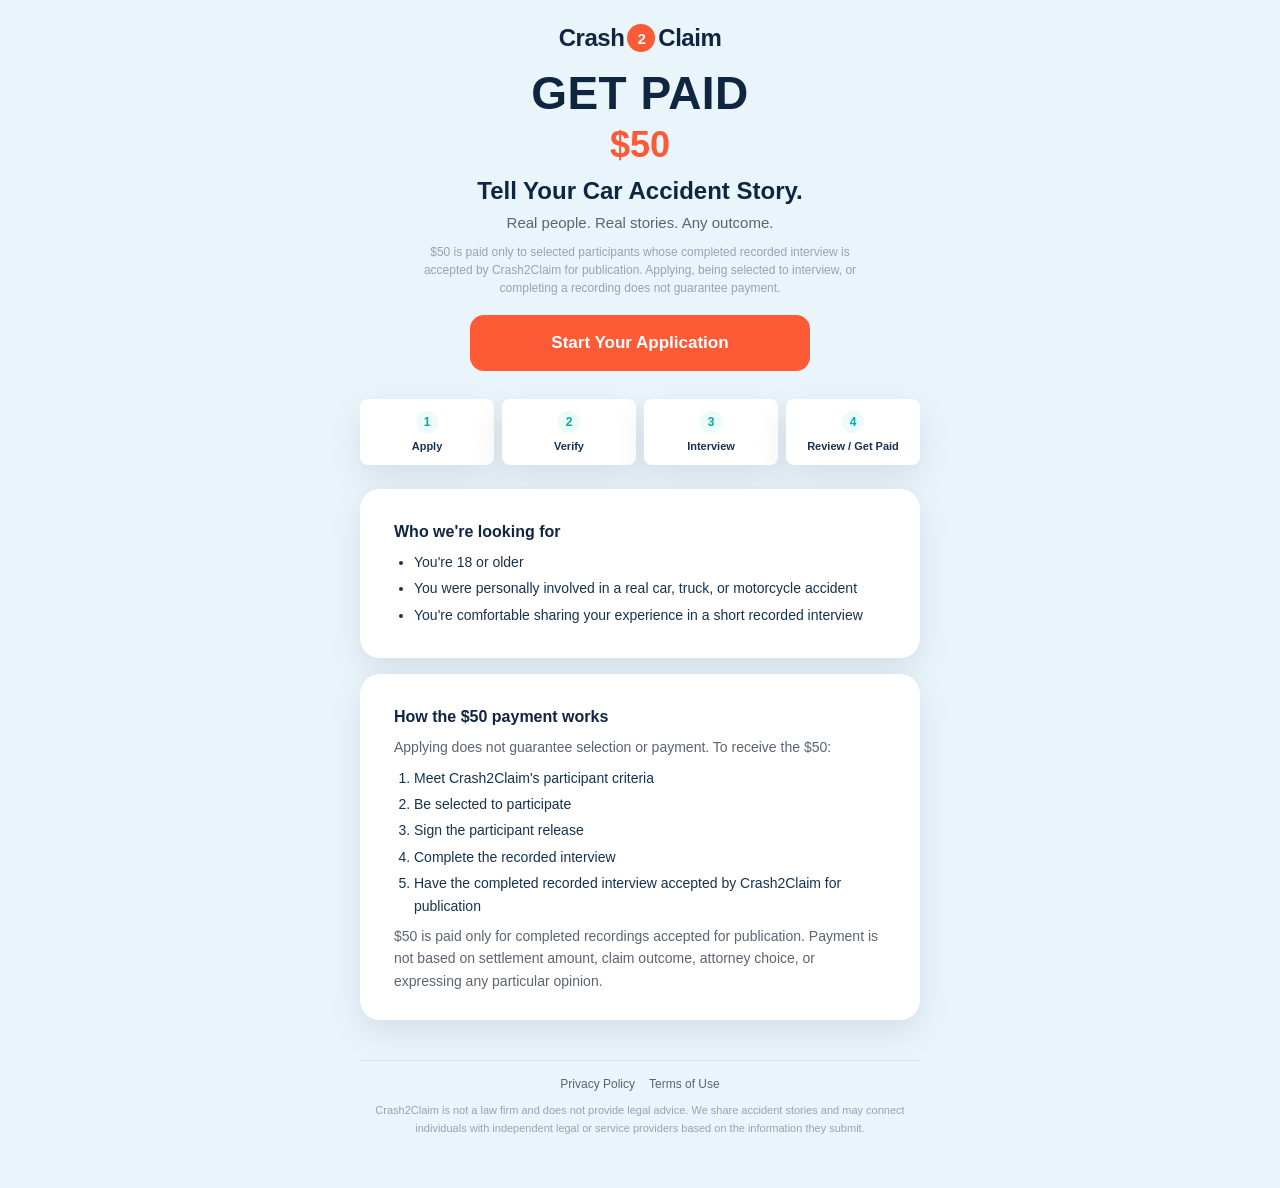
==== apply.html @ 4f2a7144 "Update apply.html" ====
<!DOCTYPE html>
<html lang="en">
<head>
<meta charset="UTF-8">
<meta name="viewport" content="width=device-width, initial-scale=1.0">
<title>Get Paid $50 to Tell Your Car Accident Story | Crash2Claim</title>
<meta name="description" content="Crash2Claim is looking for real people to share their car accident story in a short recorded interview. $50 is paid only to selected participants whose completed interview is accepted for publication.">
<meta name="robots" content="noindex, follow">
<link rel="stylesheet" href="/styles-apply.css?v=20260822-1">
</head>
<body class="apply-page">

<div class="apply-test-banner" id="applyTestBanner" style="display:none;">Test Mode &mdash; this submission will be flagged TEST, not a real applicant</div>

<div class="apply-shell">

  <header class="apply-header">
    <a href="/" class="apply-wordmark" aria-label="Crash2Claim home">
      Crash<span class="apply-badge">2</span>Claim
    </a>
  </header>

  <section class="apply-hero apply-landing-only">
    <p class="apply-hero-eyebrow">Get Paid</p>
    <p class="apply-hero-dollar">$50</p>
    <h1 class="apply-hero-headline">Tell Your Car Accident Story.</h1>
    <p class="apply-hero-sub">Real people. Real stories. Any outcome.</p>
    <p class="apply-hero-disclaimer" id="heroDisclaimer"></p>
    <div class="apply-hero-cta">
      <button type="button" id="startApplyBtn" class="apply-btn apply-btn-primary">Start Your Application</button>
    </div>
  </section>

  <div class="apply-steps apply-landing-only" id="howItWorks"></div>

  <!-- JS-driven application flow mounts here: opening $50-use question,
       then 8 more base questions (name through contact/consent), with
       up to 4 additional conditional questions (attorney interest +
       the 3 HOT LEAD questions) inserted dynamically -> thank-you.
       In application mode this becomes the entire focused experience;
       the sections above/below marked apply-landing-only are hidden. -->
  <main id="applyRoot"></main>

  <div class="apply-info-card apply-landing-only">
    <h2>Who we're looking for</h2>
    <ul id="eligibilityList"></ul>
  </div>

  <div class="apply-info-card apply-landing-only">
    <h2>How the $50 payment works</h2>
    <p id="disclosureIntro" style="margin:0 0 8px;"></p>
    <ol id="disclosureSteps"></ol>
    <p id="disclosureOutro"></p>
  </div>

  <footer class="apply-footer">
    <div class="apply-footer-links">
      <a href="privacy.html" target="_blank" rel="noopener noreferrer">Privacy Policy</a>
      <a href="terms.html" target="_blank" rel="noopener noreferrer">Terms of Use</a>
    </div>
    <p class="apply-footer-disclaimer">
      Crash2Claim is not a law firm and does not provide legal advice. We share accident stories and may connect individuals with independent legal or service providers based on the information they submit.
    </p>
  </footer>

</div>

<script src="/attribution.js?v=20260822-1"></script>
<script src="/config-apply.js?v=20260825-2"></script>
<script>
  // Populate the static info sections from APPLY_CONFIG so the copy
  // lives in exactly one place (config-apply.js) and can't drift
  // between the hero, the disclosure card, and the application flow.
  document.getElementById("heroDisclaimer").textContent = APPLY_CONFIG.PAYMENT_DISCLOSURE_SHORT;

  document.getElementById("howItWorks").innerHTML = APPLY_CONFIG.HOW_IT_WORKS.map(function (s) {
    return '<div class="apply-step-chip"><span class="num">' + s.num + '</span><div class="label">' + s.label + '</div></div>';
  }).join("");

  document.getElementById("eligibilityList").innerHTML = APPLY_CONFIG.ELIGIBILITY_CRITERIA.map(function (c) {
    return "<li>" + c + "</li>";
  }).join("");

  document.getElementById("disclosureIntro").textContent = APPLY_CONFIG.PAYMENT_DISCLOSURE_FULL_INTRO;
  document.getElementById("disclosureSteps").innerHTML = APPLY_CONFIG.PAYMENT_DISCLOSURE_STEPS.map(function (s) {
    return "<li>" + s + "</li>";
  }).join("");
  document.getElementById("disclosureOutro").textContent = APPLY_CONFIG.PAYMENT_DISCLOSURE_FULL_OUTRO;
</script>
<script src="/apply-payload.js?v=20260825-2"></script>
<script src="/apply-app.js?v=20260825-2"></script>
</body>
</html>
---- styles-apply.css ----
/* =================================================================
   Crash2Claim — /apply Recruitment Page Styles
   -----------------------------------------------------------------
   Deliberately a SEPARATE stylesheet from css/styles.css so the
   recruitment page can never accidentally affect the production
   case-evaluation site. Shares the same design tokens (colors,
   font stack, radii) so it still looks like the same brand, but
   every rule here is scoped to recruitment-page classes only.
   ================================================================= */

:root {
  --navy: #0f2540;
  --navy-2: #16324f;
  --coral: #ff5a36;
  --coral-dark: #e04321;
  --teal: #0ea5a4;
  --teal-tint: #eafbfa;
  --gray-50: #f7f9fc;
  --gray-100: #eef1f6;
  --gray-200: #dfe4ec;
  --gray-400: #98a2b3;
  --gray-600: #5b6472;
  --white: #ffffff;
  --lblue: #eaf4fb;
  --radius-sm: 8px;
  --radius-md: 14px;
  --radius-lg: 20px;
  --shadow-card: 0 12px 32px rgba(15, 37, 64, 0.1);
  --max-width: 560px;
  --font: -apple-system, BlinkMacSystemFont, "Segoe UI", Roboto, Helvetica, Arial, sans-serif;
}

* {
  box-sizing: border-box;
}

html,
body {
  margin: 0;
  padding: 0;
}

body.apply-page {
  font-family: var(--font);
  background: var(--lblue);
  color: var(--navy);
  -webkit-font-smoothing: antialiased;
  min-height: 100vh;
}

.apply-page img,
.apply-page svg {
  display: block;
  max-width: 100%;
}

.apply-page button {
  font-family: inherit;
}

/* ---------------------------------------------------------------
   Test-mode banner
   --------------------------------------------------------------- */
.apply-test-banner {
  background: var(--coral);
  color: var(--white);
  text-align: center;
  font-size: 13px;
  font-weight: 800;
  letter-spacing: 0.06em;
  padding: 8px 12px;
  text-transform: uppercase;
  position: sticky;
  top: 0;
  z-index: 50;
}

/* ---------------------------------------------------------------
   Shell
   --------------------------------------------------------------- */
.apply-shell {
  min-height: 100vh;
  display: flex;
  flex-direction: column;
  align-items: center;
  padding: 0 16px 40px;
}

.apply-header {
  width: 100%;
  max-width: var(--max-width);
  display: flex;
  justify-content: center;
  padding: 24px 0 8px;
}

.apply-wordmark {
  display: inline-flex;
  align-items: center;
  gap: 2px;
  font-size: 24px;
  font-weight: 800;
  letter-spacing: -0.02em;
  color: var(--navy);
  text-decoration: none;
}

.apply-wordmark .apply-badge {
  display: inline-flex;
  align-items: center;
  justify-content: center;
  width: 28px;
  height: 28px;
  border-radius: 50%;
  background: var(--coral);
  color: var(--white);
  font-size: 15px;
  font-weight: 800;
  margin: 0 1px;
}

/* ---------------------------------------------------------------
   Hero
   --------------------------------------------------------------- */
.apply-hero {
  width: 100%;
  max-width: var(--max-width);
  text-align: center;
  padding: 8px 0 20px;
}

.apply-hero-eyebrow {
  font-size: 34px;
  line-height: 1.1;
  font-weight: 800;
  letter-spacing: 0.01em;
  color: var(--navy);
  text-transform: uppercase;
  margin: 0 0 4px;
}

.apply-hero-dollar {
  /* Mobile/base size — 33px (50% larger than the prior 22px). Only
     one rule below (in the min-width:640px media query) overrides
     this, to 36px on desktop (50% larger than the prior 24px). There
     is no other rule anywhere in this file that touches
     .apply-hero-dollar's font-size — confirmed by grepping the whole
     file and by inspecting document.styleSheets directly on the live
     page. Font family, weight, and color are unchanged. */
  font-size: 33px;
  line-height: 1.2;
  font-weight: 700;
  color: var(--coral);
  margin: 0 0 10px;
}

.apply-hero-headline {
  font-size: 24px;
  line-height: 1.25;
  font-weight: 800;
  color: var(--navy);
  margin: 0 0 8px;
}

.apply-hero-sub {
  font-size: 15px;
  color: var(--gray-600);
  margin: 0 0 12px;
}

.apply-hero-disclaimer {
  font-size: 12px;
  line-height: 1.5;
  color: var(--gray-400);
  margin: 10px auto 0;
  max-width: 440px;
}

.apply-hero-cta {
  margin: 18px auto 0;
  max-width: 340px;
}

/* ---------------------------------------------------------------
   How it works strip
   --------------------------------------------------------------- */
.apply-steps {
  width: 100%;
  max-width: var(--max-width);
  display: grid;
  grid-template-columns: repeat(4, 1fr);
  gap: 8px;
  margin: 8px 0 24px;
}

.apply-step-chip {
  background: var(--white);
  border-radius: var(--radius-sm);
  padding: 12px 6px;
  text-align: center;
  box-shadow: var(--shadow-card);
}

.apply-step-chip .num {
  display: inline-flex;
  align-items: center;
  justify-content: center;
  width: 22px;
  height: 22px;
  border-radius: 50%;
  background: var(--teal-tint);
  color: var(--teal);
  font-size: 12px;
  font-weight: 800;
  margin-bottom: 6px;
}

.apply-step-chip .label {
  font-size: 11px;
  font-weight: 700;
  color: var(--navy-2);
  line-height: 1.3;
}

/* ---------------------------------------------------------------
   Info sections (eligibility / disclosure)
   --------------------------------------------------------------- */
.apply-info-card {
  width: 100%;
  max-width: var(--max-width);
  background: var(--white);
  border-radius: var(--radius-lg);
  box-shadow: var(--shadow-card);
  padding: 22px 22px 20px;
  margin-bottom: 16px;
}

.apply-info-card h2 {
  font-size: 16px;
  font-weight: 800;
  color: var(--navy);
  margin: 0 0 10px;
}

.apply-info-card ol,
.apply-info-card ul {
  margin: 0;
  padding-left: 20px;
  font-size: 14px;
  line-height: 1.6;
  color: var(--navy-2);
}

.apply-info-card li {
  margin-bottom: 4px;
}

.apply-info-card p {
  font-size: 14px;
  line-height: 1.6;
  color: var(--gray-600);
  margin: 8px 0 0;
}

/* ---------------------------------------------------------------
   Application card / steps (mirrors main survey's card pattern,
   independently defined so it never depends on css/styles.css)
   --------------------------------------------------------------- */
.apply-card {
  width: 100%;
  max-width: var(--max-width);
  background: var(--white);
  border-radius: var(--radius-lg);
  box-shadow: var(--shadow-card);
  padding: 28px 20px 24px;
  margin-top: 4px;
}

.apply-progress {
  width: 100%;
  max-width: var(--max-width);
  margin-bottom: 10px;
  font-size: 13px;
  font-weight: 600;
  color: var(--gray-600);
  display: flex;
  justify-content: space-between;
}

/* ---------------------------------------------------------------
   Application mode — dedicated full-page experience shown once
   "Start Your Application" is clicked. Landing-only sections are
   hidden via body.app-mode; #applyRoot becomes the focused surface,
   sized and proportioned to match the case-evaluation funnel's
   question UX (max-width ~480px, 20px radius card, same shadow).
   --------------------------------------------------------------- */
body.app-mode .apply-landing-only {
  display: none !important;
}

body.app-mode #applyRoot {
  width: 100%;
  max-width: 480px;
  margin: 0 auto;
  padding-top: 4px;
}

#applyRoot .apply-card {
  max-width: 480px;
  margin: 4px auto 0;
}

.apply-app-header {
  width: 100%;
  max-width: 480px;
  margin: 14px auto 12px;
}

.apply-app-eyebrow {
  font-size: 11px;
  font-weight: 800;
  letter-spacing: 0.14em;
  text-transform: uppercase;
  color: var(--gray-400);
  text-align: center;
  margin: 0 0 14px;
}

.apply-progress-row {
  display: flex;
  justify-content: space-between;
  align-items: baseline;
  font-size: 13px;
  font-weight: 600;
  color: var(--gray-600);
  margin-bottom: 8px;
}

.apply-progress-track {
  width: 100%;
  height: 8px;
  background: var(--gray-200);
  border-radius: 999px;
  overflow: hidden;
}

.apply-progress-fill {
  height: 8px;
  background: var(--coral);
  border-radius: 999px;
  transition: width 0.3s ease;
}

@media (min-width: 640px) {
  #applyRoot .apply-card {
    padding: 40px 40px 32px;
  }
}

.apply-question {
  font-size: 20px;
  font-weight: 800;
  line-height: 1.3;
  color: var(--navy);
  margin: 4px 0 16px;
  text-align: center;
}

.apply-field-group {
  margin-bottom: 16px;
}

.apply-field-label {
  display: block;
  font-size: 13px;
  font-weight: 700;
  color: var(--navy-2);
  margin-bottom: 6px;
}

.apply-page input[type="text"],
.apply-page input[type="tel"],
.apply-page input[type="email"],
.apply-page textarea,
.apply-page select {
  width: 100%;
  font-size: 16px;
  padding: 14px;
  border: 2px solid var(--gray-200);
  border-radius: var(--radius-sm);
  background: var(--white);
  color: var(--navy);
  min-height: 52px;
  font-family: var(--font);
}

.apply-page textarea {
  min-height: 110px;
  resize: vertical;
}

.apply-page input:focus,
.apply-page select:focus,
.apply-page textarea:focus {
  outline: none;
  border-color: var(--teal);
}

.apply-char-count {
  font-size: 12px;
  color: var(--gray-400);
  text-align: right;
  margin-top: 4px;
}

.apply-error-text {
  color: #d92d20;
  font-size: 12px;
  font-weight: 600;
  margin-top: 6px;
  min-height: 16px;
}

.apply-answer-list {
  display: flex;
  flex-direction: column;
  gap: 12px;
  margin: 4px 0 4px;
}

.apply-answer-btn {
  width: 100%;
  text-align: center;
  background: var(--teal-tint);
  border: 2px solid #b9e8e6;
  border-radius: var(--radius-md);
  padding: 16px 18px;
  font-size: 16px;
  font-weight: 600;
  color: var(--navy);
  cursor: pointer;
  min-height: 56px;
}

.apply-answer-btn.selected {
  border-color: var(--coral-dark);
  background: var(--coral);
  color: #fff;
}

/* ---------------------------------------------------------------
   NEW — opening "$50 use" question (icon card grid) and HOT LEAD
   injuries multi-select (checkbox cards). Added for the payment_intent
   / HOT LEAD branch update. Pure additions — nothing above this
   block was changed. Reuses the same pale-aqua/coral design tokens
   as .apply-answer-btn above so it stays visually consistent with
   the existing design system.
   --------------------------------------------------------------- */
.apply-subtext {
  font-size: 13px;
  font-weight: 600;
  color: var(--gray-600);
  text-align: center;
  margin: -10px 0 16px;
}

/* Opening "$50 use" question — 2x2 icon card grid on wider screens,
   single column on narrow mobile widths. */
.apply-icon-grid {
  display: grid;
  grid-template-columns: 1fr;
  gap: 12px;
  margin: 4px 0 4px;
}

@media (min-width: 420px) {
  .apply-icon-grid {
    grid-template-columns: 1fr 1fr;
  }
}

.apply-icon-answer-btn {
  display: flex;
  flex-direction: column;
  align-items: center;
  justify-content: center;
  text-align: center;
  gap: 10px;
  background: var(--teal-tint);
  border: 2px solid #b9e8e6;
  border-radius: var(--radius-md);
  padding: 20px 14px;
  font-size: 15px;
  font-weight: 700;
  color: var(--navy);
  cursor: pointer;
  min-height: 104px;
}

.apply-icon-answer-btn svg {
  width: 28px;
  height: 28px;
  color: var(--navy);
}

.apply-icon-answer-btn.selected {
  border-color: var(--coral-dark);
  background: var(--coral);
  color: #fff;
}

.apply-icon-answer-btn.selected svg {
  color: #fff;
}

/* HOT LEAD injuries question — multi-select checkbox cards. */
.apply-checkbox-list {
  display: flex;
  flex-direction: column;
  gap: 12px;
  margin: 4px 0 4px;
}

.apply-checkbox-card {
  display: flex;
  align-items: center;
  gap: 12px;
  width: 100%;
  background: var(--teal-tint);
  border: 2px solid #b9e8e6;
  border-radius: var(--radius-md);
  padding: 16px 18px;
  font-size: 16px;
  font-weight: 600;
  color: var(--navy);
  cursor: pointer;
  min-height: 56px;
}

.apply-checkbox-card.selected {
  border-color: var(--coral-dark);
  background: #fff0ec;
}

.apply-checkbox-card input[type="checkbox"] {
  width: 20px;
  height: 20px;
  min-width: 20px;
  accent-color: var(--coral);
  cursor: pointer;
}

.apply-btn {
  display: inline-flex;
  align-items: center;
  justify-content: center;
  width: 100%;
  border: none;
  border-radius: var(--radius-md);
  font-size: 17px;
  font-weight: 700;
  padding: 16px 20px;
  cursor: pointer;
  min-height: 56px;
}

.apply-btn-primary {
  background: var(--coral);
  color: var(--white);
}

.apply-btn-primary:disabled {
  background: var(--gray-200);
  color: var(--gray-400);
  cursor: not-allowed;
}

.apply-btn-back {
  background: transparent;
  color: var(--gray-600);
  width: auto;
  min-height: auto;
  padding: 8px 4px;
  font-size: 14px;
  font-weight: 600;
}

.apply-step-actions {
  margin-top: 18px;
  display: flex;
  flex-direction: column;
  gap: 12px;
}

/* Attorney-interest question only — plain footer-style fine print,
   pushed well below the Back button toward the bottom of the card.
   Matches .apply-footer-disclaimer's visual treatment (same size,
   color, weight, line-height) but scoped to this one screen. No
   border, no background, no badge — text only. */
.apply-attorney-disclosure {
  font-size: 11px;
  font-weight: 400;
  line-height: 1.6;
  color: var(--gray-400);
  text-align: left;
  margin: 56px 0 0;
}

.apply-consent-row {
  display: flex;
  align-items: flex-start;
  gap: 10px;
  margin: 16px 0 18px;
  padding: 12px;
  background: var(--gray-50);
  border-radius: var(--radius-sm);
}

.apply-consent-row input[type="checkbox"] {
  margin-top: 3px;
  width: 18px;
  height: 18px;
  flex: none;
}

.apply-consent-text {
  font-size: 12px;
  line-height: 1.6;
  color: var(--gray-600);
}

.apply-thankyou-title {
  font-size: 22px;
  font-weight: 800;
  text-align: center;
  margin: 4px 0 12px;
}

.apply-thankyou-body {
  font-size: 15px;
  line-height: 1.6;
  color: var(--gray-600);
  text-align: center;
  margin: 0 0 14px;
}

.apply-thankyou-note {
  font-size: 12px;
  color: var(--gray-400);
  text-align: center;
  line-height: 1.6;
}

.apply-footer {
  width: 100%;
  max-width: var(--max-width);
  margin-top: 24px;
  padding-top: 16px;
  border-top: 1px solid var(--gray-200);
  text-align: center;
}

.apply-footer-links {
  display: flex;
  justify-content: center;
  gap: 14px;
  margin-bottom: 10px;
}

.apply-footer-links a {
  font-size: 12px;
  color: var(--gray-600);
  text-decoration: none;
}

.apply-footer-disclaimer {
  font-size: 11px;
  line-height: 1.6;
  color: var(--gray-400);
  padding: 0 8px;
}

/* Mobile-only extra breathing room above the footer. On narrow
   screens the footer's own disclaimer sits directly below the
   attorney-interest disclosure (both use the same muted fine-print
   styling), so the base 24px/16px spacing above reads as one blended
   block of legal text. This widens the gap and keeps everything in
   normal document flow — no absolute/fixed positioning anywhere.
   Desktop keeps the original 24px/16px spacing (untouched below). */
@media (max-width: 639px) {
  .apply-footer {
    margin-top: 44px;
    padding-top: 20px;
  }
}

@media (min-width: 640px) {
  .apply-hero-eyebrow {
    font-size: 46px;
  }
  .apply-hero-dollar {
    /* Desktop size — 36px (50% larger than the prior 24px). */
    font-size: 36px;
  }
  .apply-card,
  .apply-info-card {
    padding: 34px 34px 28px;
  }
}
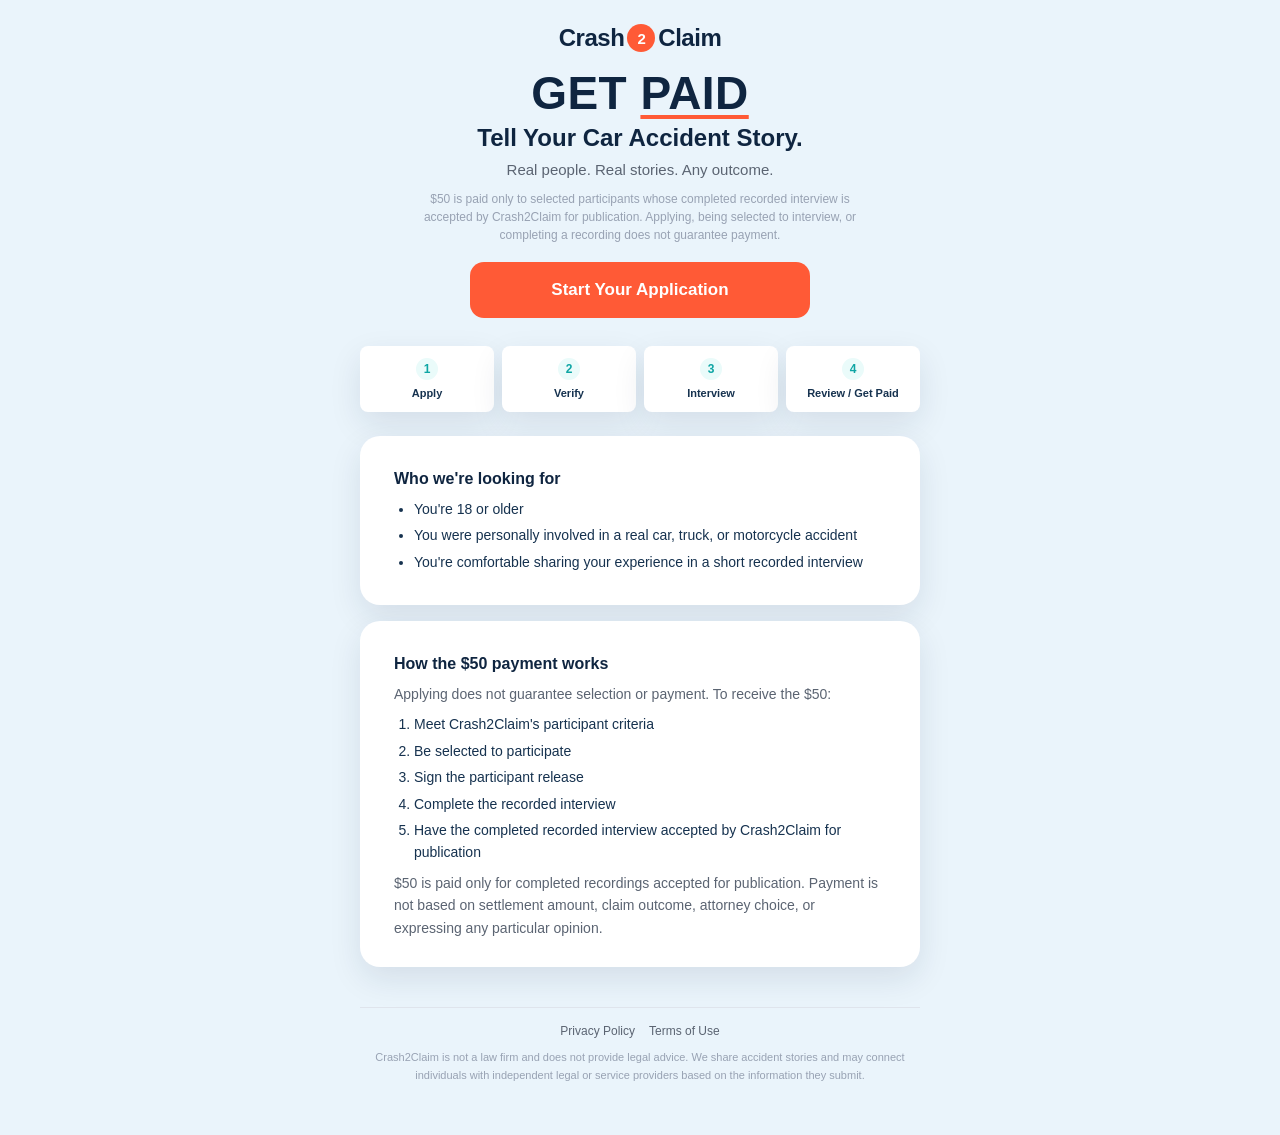
==== commit cf8f4616: "Update apply flow and Get Paid hero" ====
--- a/apply.html
+++ b/apply.html
@@ -3,10 +3,10 @@
 <head>
 <meta charset="UTF-8">
 <meta name="viewport" content="width=device-width, initial-scale=1.0">
-<title>Get Paid $50 to Tell Your Car Accident Story | Crash2Claim</title>
-<meta name="description" content="Crash2Claim is looking for real people to share their car accident story in a short recorded interview. $50 is paid only to selected participants whose completed interview is accepted for publication.">
+<title>Get Paid to Tell Your Car Accident Story | Crash2Claim</title>
+<meta name="description" content="Crash2Claim is looking for real people to share their car accident story in a short recorded interview. Payment is provided only to selected participants whose completed interview is accepted for publication.">
 <meta name="robots" content="noindex, follow">
-<link rel="stylesheet" href="/styles-apply.css?v=20260822-1">
+<link rel="stylesheet" href="/styles-apply.css?v=20260905-3">
 </head>
 <body class="apply-page">
 
@@ -21,8 +21,7 @@
   </header>
 
   <section class="apply-hero apply-landing-only">
-    <p class="apply-hero-eyebrow">Get Paid</p>
-    <p class="apply-hero-dollar">$50</p>
+    <p class="apply-hero-eyebrow">Get <span class="apply-hero-paid">Paid</span></p>
     <h1 class="apply-hero-headline">Tell Your Car Accident Story.</h1>
     <p class="apply-hero-sub">Real people. Real stories. Any outcome.</p>
     <p class="apply-hero-disclaimer" id="heroDisclaimer"></p>
@@ -66,7 +65,7 @@
 </div>
 
 <script src="/attribution.js?v=20260822-1"></script>
-<script src="/config-apply.js?v=20260825-2"></script>
+<script src="/config-apply.js?v=20260905-2"></script>
 <script>
   // Populate the static info sections from APPLY_CONFIG so the copy
   // lives in exactly one place (config-apply.js) and can't drift
@@ -87,7 +86,7 @@
   }).join("");
   document.getElementById("disclosureOutro").textContent = APPLY_CONFIG.PAYMENT_DISCLOSURE_FULL_OUTRO;
 </script>
-<script src="/apply-payload.js?v=20260825-2"></script>
-<script src="/apply-app.js?v=20260825-2"></script>
+<script src="/apply-payload.js?v=20260905-1"></script>
+<script src="/apply-app.js?v=20260905-1"></script>
 </body>
 </html>
--- a/styles-apply.css
+++ b/styles-apply.css
@@ -139,6 +139,21 @@
   margin: 0 0 4px;
 }
 
+/* Simple, clean, straight underline accent under "PAID" only (the
+   "Get" word is unaffected) — a plain native text-decoration, no
+   curve/wave/SVG/pseudo-element. Thickness and vertical offset are
+   set in em units relative to the span's own font-size (inherited
+   from .apply-hero-eyebrow, including the 46px desktop bump in the
+   min-width:640px query below), so the line scales and repositions
+   automatically with the headline on both mobile and desktop. Does
+   not affect PAID's own font, weight, size, or color in any way. */
+.apply-hero-paid {
+  text-decoration: underline;
+  text-decoration-color: var(--coral);
+  text-decoration-thickness: 0.08em;
+  text-underline-offset: 0.14em;
+}
+
 .apply-hero-dollar {
   /* Mobile/base size — 33px (50% larger than the prior 22px). Only
      one rule below (in the min-width:640px media query) overrides
@@ -381,6 +396,7 @@
 .apply-page input[type="text"],
 .apply-page input[type="tel"],
 .apply-page input[type="email"],
+.apply-page input[type="date"],
 .apply-page textarea,
 .apply-page select {
   width: 100%;
@@ -404,6 +420,33 @@
 .apply-page textarea:focus {
   outline: none;
   border-color: var(--teal);
+}
+
+/* DOB question — a single custom MM/DD/YYYY text field (id q2Input)
+   replacing the browser's native <input type="date"> (no calendar
+   icon/picker). It's still type="text", so it already inherits the
+   shared border/background/color/min-height/font-family from the
+   .apply-page input[type="text"] rule above (same 52px tap target as
+   every other field in the funnel) — the rules below just give it a
+   reasonable, centered width instead of stretching full-width like a
+   name or address field, and center/space the digits so the format
+   reads clearly at a glance. Scoped to this one input only — no other
+   question is affected. */
+.apply-dob-input {
+  display: block;
+  width: 220px;
+  max-width: 100%;
+  margin: 0 auto;
+  text-align: center;
+  font-size: 18px;
+  font-weight: 700;
+  letter-spacing: 1px;
+  font-variant-numeric: tabular-nums;
+}
+.apply-dob-input::placeholder {
+  color: var(--gray-400);
+  font-weight: 600;
+  letter-spacing: 1px;
 }
 
 .apply-char-count {
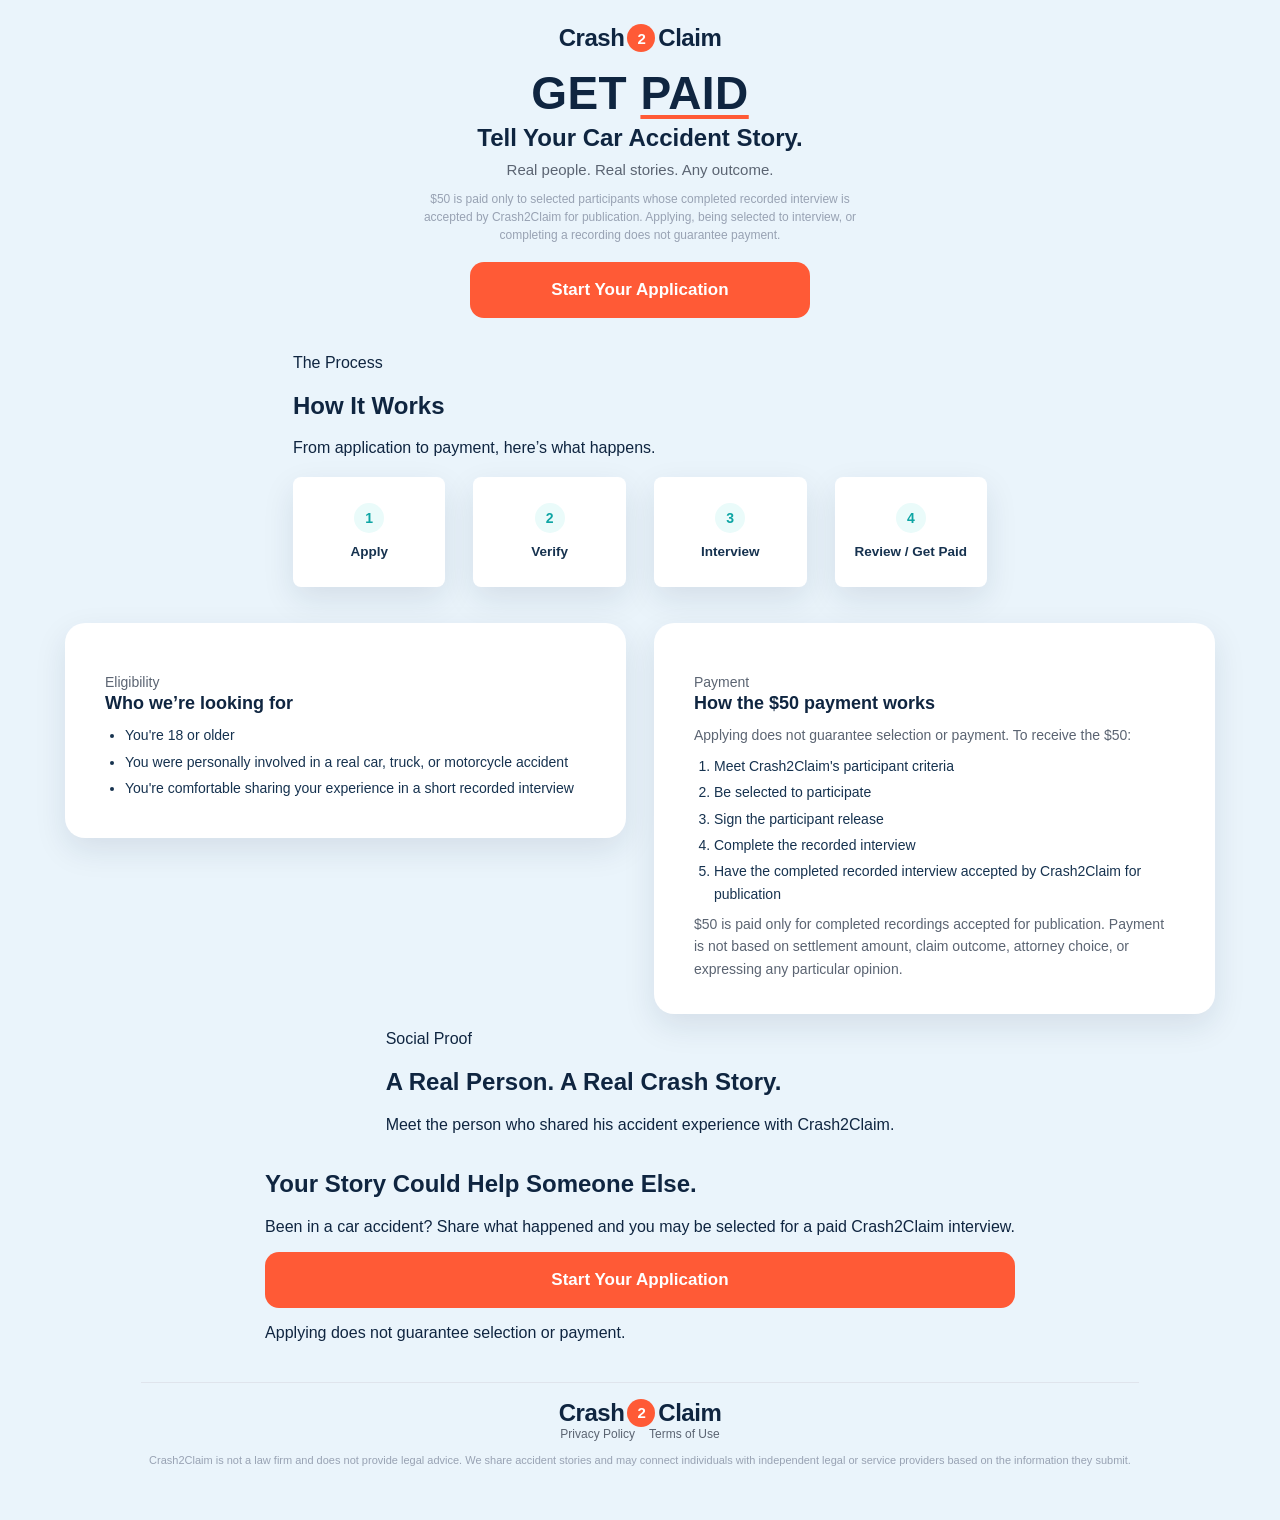
==== commit 776a64f3: "Update apply.html" ====
--- a/apply.html
+++ b/apply.html
@@ -6,7 +6,7 @@
 <title>Get Paid to Tell Your Car Accident Story | Crash2Claim</title>
 <meta name="description" content="Crash2Claim is looking for real people to share their car accident story in a short recorded interview. Payment is provided only to selected participants whose completed interview is accepted for publication.">
 <meta name="robots" content="noindex, follow">
-<link rel="stylesheet" href="/styles-apply.css?v=20260905-3">
+<link rel="stylesheet" href="/styles-apply.css?v=20260930-1">
 </head>
 <body class="apply-page">
 
@@ -14,23 +14,38 @@
 
 <div class="apply-shell">
 
-  <header class="apply-header">
-    <a href="/" class="apply-wordmark" aria-label="Crash2Claim home">
-      Crash<span class="apply-badge">2</span>Claim
-    </a>
+  <header class="apply-section apply-header-section">
+    <div class="apply-container apply-header">
+      <a href="/" class="apply-wordmark" aria-label="Crash2Claim home">
+        Crash<span class="apply-badge">2</span>Claim
+      </a>
+    </div>
   </header>
 
-  <section class="apply-hero apply-landing-only">
-    <p class="apply-hero-eyebrow">Get <span class="apply-hero-paid">Paid</span></p>
-    <h1 class="apply-hero-headline">Tell Your Car Accident Story.</h1>
-    <p class="apply-hero-sub">Real people. Real stories. Any outcome.</p>
-    <p class="apply-hero-disclaimer" id="heroDisclaimer"></p>
-    <div class="apply-hero-cta">
-      <button type="button" id="startApplyBtn" class="apply-btn apply-btn-primary">Start Your Application</button>
+  <section class="apply-section apply-hero-section apply-landing-only">
+    <div class="apply-container">
+      <div class="apply-hero">
+        <p class="apply-hero-eyebrow">Get <span class="apply-hero-paid">Paid</span></p>
+        <h1 class="apply-hero-headline">Tell Your Car Accident Story.</h1>
+        <p class="apply-hero-sub">Real people. Real stories. Any outcome.</p>
+        <p class="apply-hero-disclaimer" id="heroDisclaimer"></p>
+        <div class="apply-hero-cta">
+          <button type="button" id="startApplyBtn" class="apply-btn apply-btn-primary">Start Your Application</button>
+        </div>
+      </div>
     </div>
   </section>
 
-  <div class="apply-steps apply-landing-only" id="howItWorks"></div>
+  <section class="apply-section apply-steps-section apply-landing-only">
+    <div class="apply-container">
+      <p class="apply-section-eyebrow">The Process</p>
+      <h2 class="apply-section-heading">How It Works</h2>
+      <p class="apply-section-subheading">From application to payment, here&rsquo;s what happens.</p>
+      <div class="apply-steps-track">
+        <div class="apply-steps" id="howItWorks"></div>
+      </div>
+    </div>
+  </section>
 
   <!-- JS-driven application flow mounts here: opening $50-use question,
        then 8 more base questions (name through contact/consent), with
@@ -40,32 +55,63 @@
        the sections above/below marked apply-landing-only are hidden. -->
   <main id="applyRoot"></main>
 
-  <div class="apply-info-card apply-landing-only">
-    <h2>Who we're looking for</h2>
-    <ul id="eligibilityList"></ul>
-  </div>
+  <section class="apply-section apply-info-section apply-landing-only">
+    <div class="apply-container">
+      <div class="apply-info-grid">
+        <div class="apply-info-card apply-landing-only">
+          <p class="apply-info-eyebrow">Eligibility</p>
+          <h2>Who we&rsquo;re looking for</h2>
+          <ul id="eligibilityList" class="apply-check-list"></ul>
+        </div>
 
-  <div class="apply-info-card apply-landing-only">
-    <h2>How the $50 payment works</h2>
-    <p id="disclosureIntro" style="margin:0 0 8px;"></p>
-    <ol id="disclosureSteps"></ol>
-    <p id="disclosureOutro"></p>
-  </div>
+        <div class="apply-info-card apply-landing-only">
+          <p class="apply-info-eyebrow">Payment</p>
+          <h2>How the $50 payment works</h2>
+          <p id="disclosureIntro" style="margin:0 0 8px;"></p>
+          <ol id="disclosureSteps" class="apply-check-list"></ol>
+          <p id="disclosureOutro"></p>
+        </div>
+      </div>
+    </div>
+  </section>
 
-  <footer class="apply-footer">
-    <div class="apply-footer-links">
-      <a href="privacy.html" target="_blank" rel="noopener noreferrer">Privacy Policy</a>
-      <a href="terms.html" target="_blank" rel="noopener noreferrer">Terms of Use</a>
+  <section class="apply-section apply-stories-section apply-landing-only">
+    <div class="apply-container">
+      <p class="apply-section-eyebrow">Social Proof</p>
+      <h2 class="apply-section-heading">A Real Person. A Real Crash Story.</h2>
+      <p class="apply-section-subheading">Meet the person who shared his accident experience with Crash2Claim.</p>
+      <div class="apply-stories-grid" id="storiesGrid"></div>
     </div>
-    <p class="apply-footer-disclaimer">
-      Crash2Claim is not a law firm and does not provide legal advice. We share accident stories and may connect individuals with independent legal or service providers based on the information they submit.
-    </p>
+  </section>
+
+  <section class="apply-section apply-final-cta-section apply-landing-only">
+    <div class="apply-container apply-final-cta">
+      <h2>Your Story Could Help Someone Else.</h2>
+      <p>Been in a car accident? Share what happened and you may be selected for a paid Crash2Claim interview.</p>
+      <button type="button" id="startApplyBtnBottom" class="apply-btn apply-btn-primary apply-btn-lg">Start Your Application</button>
+      <p class="apply-final-cta-disclaimer">Applying does not guarantee selection or payment.</p>
+    </div>
+  </section>
+
+  <footer class="apply-section apply-footer-section">
+    <div class="apply-container apply-footer">
+      <a href="/" class="apply-wordmark apply-footer-wordmark" aria-label="Crash2Claim home">
+        Crash<span class="apply-badge">2</span>Claim
+      </a>
+      <div class="apply-footer-links">
+        <a href="privacy.html" target="_blank" rel="noopener noreferrer">Privacy Policy</a>
+        <a href="terms.html" target="_blank" rel="noopener noreferrer">Terms of Use</a>
+      </div>
+      <p class="apply-footer-disclaimer">
+        Crash2Claim is not a law firm and does not provide legal advice. We share accident stories and may connect individuals with independent legal or service providers based on the information they submit.
+      </p>
+    </div>
   </footer>
 
 </div>
 
 <script src="/attribution.js?v=20260822-1"></script>
-<script src="/config-apply.js?v=20260905-2"></script>
+<script src="/config-apply.js?v=20260930-1"></script>
 <script>
   // Populate the static info sections from APPLY_CONFIG so the copy
   // lives in exactly one place (config-apply.js) and can't drift
@@ -85,6 +131,44 @@
     return "<li>" + s + "</li>";
   }).join("");
   document.getElementById("disclosureOutro").textContent = APPLY_CONFIG.PAYMENT_DISCLOSURE_FULL_OUTRO;
+
+  // "A Real Person. A Real Crash Story." section. Purely data-driven
+  // from APPLY_CONFIG.REAL_STORIES (see config-apply.js) — currently a
+  // single Max entry — so participant photos/copy/links can be swapped
+  // or a second story added later without touching markup. The "Paid
+  // Participant" badge and "Watch Story" link are each rendered ONLY
+  // when their underlying data says so — never inferred, never
+  // defaulted on.
+  document.getElementById("storiesGrid").innerHTML = APPLY_CONFIG.REAL_STORIES.map(function (s) {
+    var paidBadge = s.paid
+      ? '<span class="apply-story-badge">&#10003; Paid Participant</span>'
+      : "";
+    var watchLink = s.videoUrl
+      ? '<a class="apply-story-watch" href="' + s.videoUrl + '" target="_blank" rel="noopener noreferrer">Watch ' + s.pronounPossessive + " Story &rarr;</a>"
+      : "";
+    return (
+      '<article class="apply-story-card">' +
+        '<div class="apply-story-media"><img src="' + s.image + '" alt="' + s.name + '" loading="lazy"></div>' +
+        '<div class="apply-story-body">' +
+          '<p class="apply-story-name">' + s.name.toUpperCase() + "&rsquo;S STORY</p>" +
+          '<p class="apply-story-blurb">&ldquo;' + s.blurb + '&rdquo;</p>' +
+          '<p class="apply-story-status">' + s.status + "</p>" +
+          paidBadge +
+          watchLink +
+        "</div>" +
+      "</article>"
+    );
+  }).join("");
+
+  // Second "Start Your Application" button (final CTA section, lower
+  // on the page) simply forwards its click to the SAME hero button
+  // already wired up in apply-app.js's bindStaticHeroButton() — no
+  // application/submission logic is duplicated or reimplemented here,
+  // this just triggers the one existing handler so both buttons share
+  // a single source of behavior and destination.
+  document.getElementById("startApplyBtnBottom").addEventListener("click", function () {
+    document.getElementById("startApplyBtn").click();
+  });
 </script>
 <script src="/apply-payload.js?v=20260905-1"></script>
 <script src="/apply-app.js?v=20260905-1"></script>
--- a/styles-apply.css
+++ b/styles-apply.css
@@ -750,3 +750,65 @@
     padding: 34px 34px 28px;
   }
 }
+
+/* ---------------------------------------------------------------
+   Desktop responsive optimization (~1024px+) — approved.
+   Mobile and the 640px tablet tweaks above are unchanged. Scoped to
+   the landing-only elements (hero, process steps, info cards). The
+   focused application Q&A flow (#applyRoot / app-mode .apply-card)
+   is deliberately left at its existing narrower width — a single-
+   question conversational flow doesn't benefit from being stretched
+   to desktop content widths.
+   --------------------------------------------------------------- */
+:root {
+  --max-width-desktop: 1150px;
+}
+
+@media (min-width: 1024px) {
+  .apply-header,
+  .apply-hero,
+  .apply-steps,
+  .apply-footer {
+    max-width: var(--max-width-desktop);
+  }
+
+  .apply-steps {
+    gap: 28px;
+    margin: 20px 0 36px;
+  }
+
+  .apply-step-chip {
+    padding: 26px 20px;
+  }
+
+  .apply-step-chip .num {
+    width: 30px;
+    height: 30px;
+    font-size: 14px;
+    margin-bottom: 10px;
+  }
+
+  .apply-step-chip .label {
+    font-size: 13.5px;
+  }
+
+  .apply-info-grid {
+    width: 100%;
+    max-width: var(--max-width-desktop);
+    display: grid;
+    grid-template-columns: 1fr 1fr;
+    gap: 28px;
+    align-items: start;
+  }
+
+  .apply-info-grid .apply-info-card {
+    max-width: none;
+    width: 100%;
+    margin-bottom: 0;
+    padding: 40px 40px 34px;
+  }
+
+  .apply-info-grid .apply-info-card h2 {
+    font-size: 18px;
+  }
+}
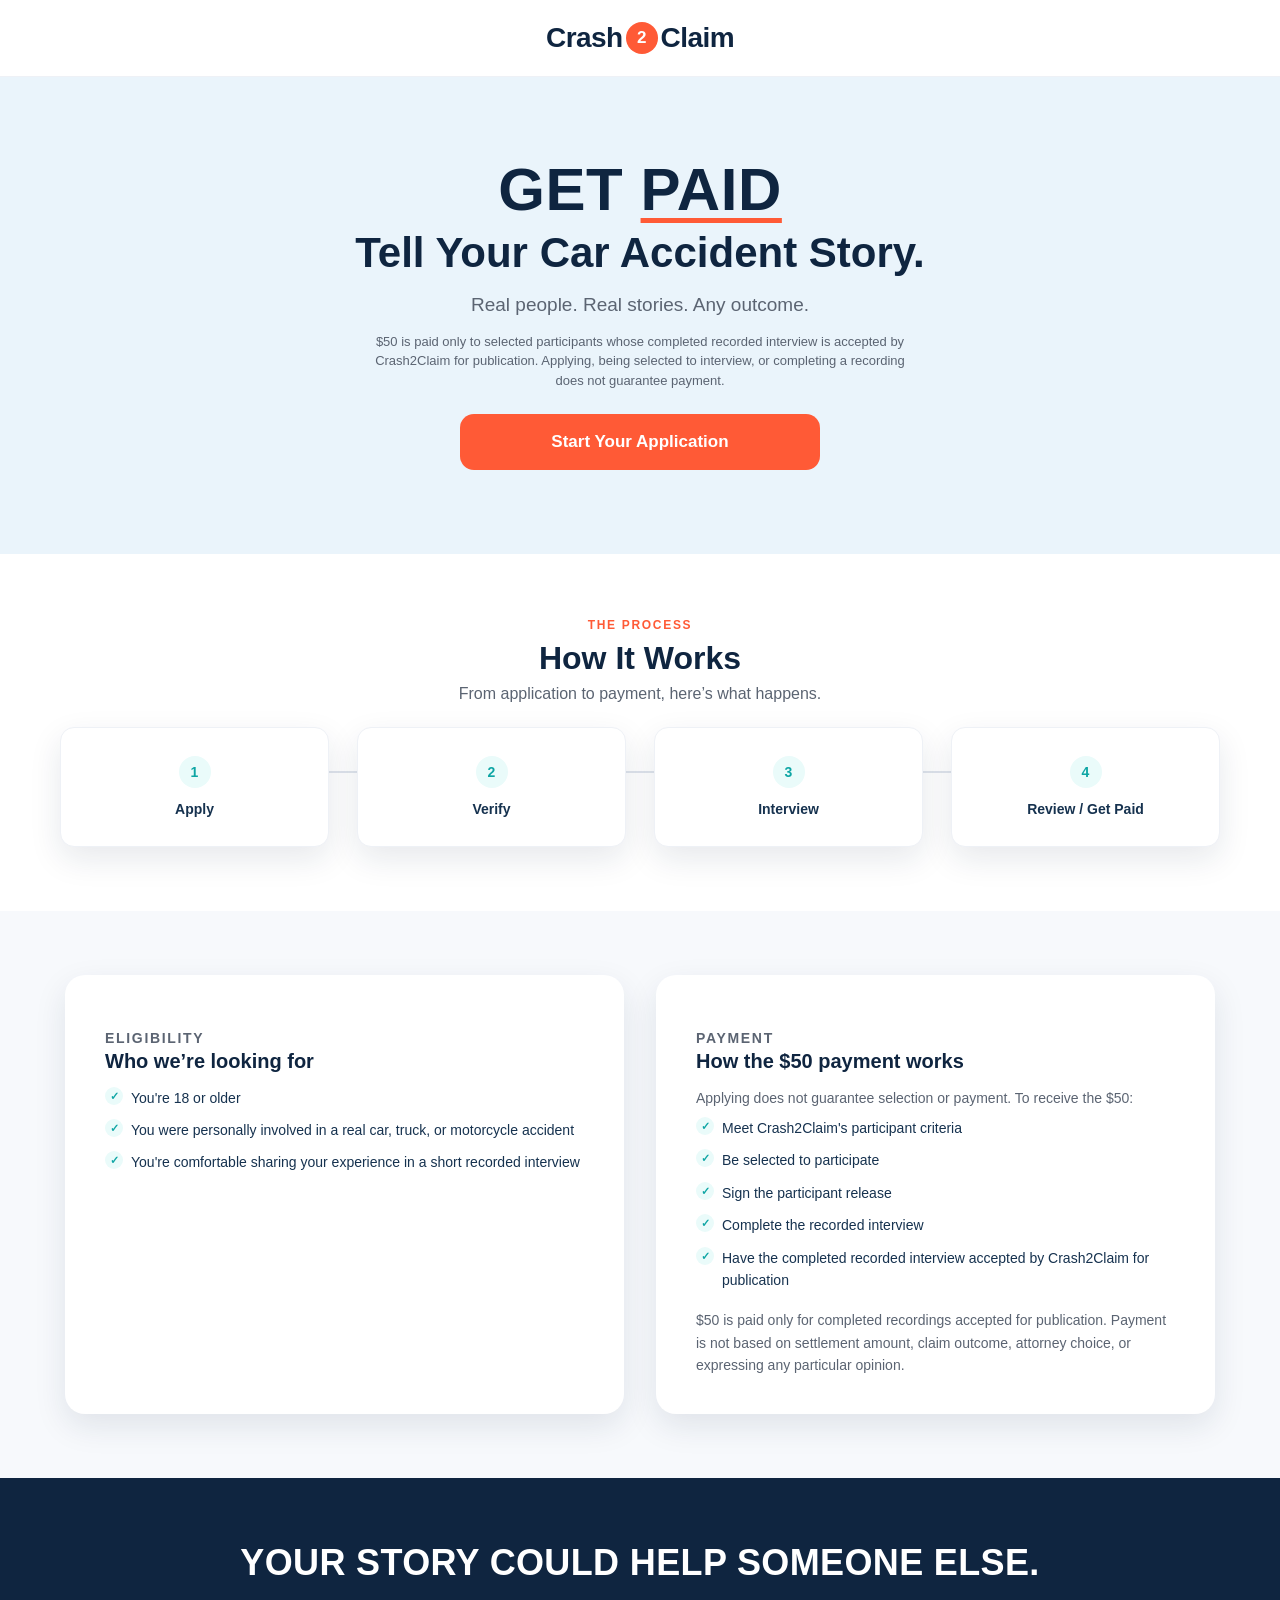
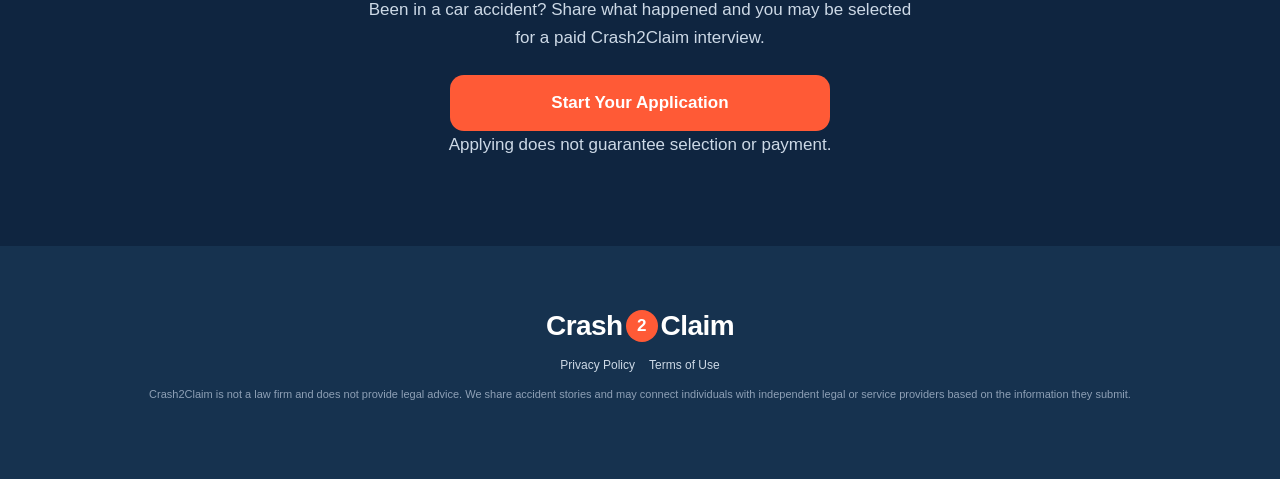
==== commit 76f50107: "Update apply.html" ====
--- a/apply.html
+++ b/apply.html
@@ -75,14 +75,12 @@
     </div>
   </section>
 
-  <section class="apply-section apply-stories-section apply-landing-only">
-    <div class="apply-container">
-      <p class="apply-section-eyebrow">Social Proof</p>
-      <h2 class="apply-section-heading">A Real Person. A Real Crash Story.</h2>
-      <p class="apply-section-subheading">Meet the person who shared his accident experience with Crash2Claim.</p>
-      <div class="apply-stories-grid" id="storiesGrid"></div>
-    </div>
-  </section>
+  <!-- Real Stories / participant section intentionally removed for now
+       (desktop-layout-refinement round) — the single Max placeholder
+       testimonial is being held back until a proper multi-participant
+       section is built. APPLY_CONFIG.REAL_STORIES is now an empty
+       array (see config-apply.js); max-story.jpg is left in place,
+       unused, for that future round. -->
 
   <section class="apply-section apply-final-cta-section apply-landing-only">
     <div class="apply-container apply-final-cta">
@@ -132,33 +130,11 @@
   }).join("");
   document.getElementById("disclosureOutro").textContent = APPLY_CONFIG.PAYMENT_DISCLOSURE_FULL_OUTRO;
 
-  // "A Real Person. A Real Crash Story." section. Purely data-driven
-  // from APPLY_CONFIG.REAL_STORIES (see config-apply.js) — currently a
-  // single Max entry — so participant photos/copy/links can be swapped
-  // or a second story added later without touching markup. The "Paid
-  // Participant" badge and "Watch Story" link are each rendered ONLY
-  // when their underlying data says so — never inferred, never
-  // defaulted on.
-  document.getElementById("storiesGrid").innerHTML = APPLY_CONFIG.REAL_STORIES.map(function (s) {
-    var paidBadge = s.paid
-      ? '<span class="apply-story-badge">&#10003; Paid Participant</span>'
-      : "";
-    var watchLink = s.videoUrl
-      ? '<a class="apply-story-watch" href="' + s.videoUrl + '" target="_blank" rel="noopener noreferrer">Watch ' + s.pronounPossessive + " Story &rarr;</a>"
-      : "";
-    return (
-      '<article class="apply-story-card">' +
-        '<div class="apply-story-media"><img src="' + s.image + '" alt="' + s.name + '" loading="lazy"></div>' +
-        '<div class="apply-story-body">' +
-          '<p class="apply-story-name">' + s.name.toUpperCase() + "&rsquo;S STORY</p>" +
-          '<p class="apply-story-blurb">&ldquo;' + s.blurb + '&rdquo;</p>' +
-          '<p class="apply-story-status">' + s.status + "</p>" +
-          paidBadge +
-          watchLink +
-        "</div>" +
-      "</article>"
-    );
-  }).join("");
+  // Real Stories section population intentionally removed (see the
+  // HTML comment above the final-CTA section for context) — there is
+  // no #storiesGrid element on the page right now, so there is
+  // nothing to populate. APPLY_CONFIG.REAL_STORIES still exists as an
+  // empty array in config-apply.js for a future round.
 
   // Second "Start Your Application" button (final CTA section, lower
   // on the page) simply forwards its click to the SAME hero button
--- a/styles-apply.css
+++ b/styles-apply.css
@@ -6,6 +6,17 @@
    case-evaluation site. Shares the same design tokens (colors,
    font stack, radii) so it still looks like the same brand, but
    every rule here is scoped to recruitment-page classes only.
+
+   This revision restructures the LANDING sections (header, hero,
+   how-it-works, eligibility/payment, the new stories section, the
+   new final CTA, and the footer) into full-bleed
+   ".apply-section" blocks with alternating backgrounds, each
+   holding a centered ".apply-container" of content — so the page
+   uses the full viewport width on large screens instead of a single
+   narrow column floating in empty space. The entire "Application
+   mode" block below (the focused Q&A flow rendered into #applyRoot
+   once "Start Your Application" is clicked) is UNCHANGED from the
+   prior revision: same selectors, same values, same behavior.
    ================================================================= */
 
 :root {
@@ -28,6 +39,13 @@
   --shadow-card: 0 12px 32px rgba(15, 37, 64, 0.1);
   --max-width: 560px;
   --font: -apple-system, BlinkMacSystemFont, "Segoe UI", Roboto, Helvetica, Arial, sans-serif;
+
+  /* Landing-page section container widths. Kept distinct from
+     --max-width (560px, used only by the application Q&A card so
+     that flow stays untouched) and from --max-width-desktop (below,
+     retained for the info-grid). */
+  --container: 1200px;
+  --container-narrow: 720px;
 }
 
 * {
@@ -42,7 +60,7 @@
 
 body.apply-page {
   font-family: var(--font);
-  background: var(--lblue);
+  background: var(--white);
   color: var(--navy);
   -webkit-font-smoothing: antialiased;
   min-height: 100vh;
@@ -76,22 +94,98 @@
 }
 
 /* ---------------------------------------------------------------
-   Shell
+   Shell + section/container layout utilities
+   -----------------------------------------------------------------
+   .apply-shell is now a plain full-width block (the flex/centering
+   that used to live here has moved into .apply-container). Each
+   landing section is a full-bleed .apply-section with its own
+   background, alternating white / light-blue / navy so the page
+   reads as distinct chapters rather than one long undifferentiated
+   column, per the requested visual hierarchy.
    --------------------------------------------------------------- */
 .apply-shell {
-  min-height: 100vh;
-  display: flex;
-  flex-direction: column;
-  align-items: center;
-  padding: 0 16px 40px;
+  width: 100%;
+  display: block;
+}
+
+.apply-section {
+  width: 100%;
+  padding: 40px 0;
+}
+
+.apply-header-section {
+  background: var(--white);
+  border-bottom: 1px solid var(--gray-100);
+  padding: 18px 0;
+}
+
+.apply-hero-section {
+  background: var(--lblue);
+  padding: 36px 0 44px;
+}
+
+.apply-steps-section {
+  background: var(--white);
+}
+
+.apply-info-section {
+  background: var(--gray-50);
+}
+
+.apply-stories-section {
+  background: var(--white);
+}
+
+.apply-final-cta-section {
+  background: var(--navy);
+  color: var(--white);
+}
+
+.apply-footer-section {
+  background: var(--navy-2);
+  color: var(--white);
+  padding: 32px 0 28px;
+}
+
+.apply-container {
+  width: 100%;
+  max-width: var(--container);
+  margin: 0 auto;
+  padding: 0 20px;
+}
+
+/* Shared section heading treatment — used above How It Works and
+   Real Crash2Claim Stories. */
+.apply-section-eyebrow {
+  font-size: 12px;
+  font-weight: 800;
+  letter-spacing: 0.14em;
+  text-transform: uppercase;
+  color: var(--coral);
+  text-align: center;
+  margin: 0 0 8px;
+}
+
+.apply-section-heading {
+  font-size: 24px;
+  font-weight: 800;
+  color: var(--navy);
+  text-align: center;
+  margin: 0 0 8px;
+}
+
+.apply-section-subheading {
+  font-size: 15px;
+  color: var(--gray-600);
+  text-align: center;
+  max-width: 520px;
+  margin: 0 auto;
 }
 
 .apply-header {
   width: 100%;
-  max-width: var(--max-width);
   display: flex;
   justify-content: center;
-  padding: 24px 0 8px;
 }
 
 .apply-wordmark {
@@ -124,9 +218,10 @@
    --------------------------------------------------------------- */
 .apply-hero {
   width: 100%;
-  max-width: var(--max-width);
-  text-align: center;
-  padding: 8px 0 20px;
+  max-width: var(--container-narrow);
+  margin: 0 auto;
+  text-align: center;
+  padding: 8px 0 0;
 }
 
 .apply-hero-eyebrow {
@@ -143,10 +238,10 @@
    "Get" word is unaffected) — a plain native text-decoration, no
    curve/wave/SVG/pseudo-element. Thickness and vertical offset are
    set in em units relative to the span's own font-size (inherited
-   from .apply-hero-eyebrow, including the 46px desktop bump in the
-   min-width:640px query below), so the line scales and repositions
-   automatically with the headline on both mobile and desktop. Does
-   not affect PAID's own font, weight, size, or color in any way. */
+   from .apply-hero-eyebrow, including the desktop bumps below), so
+   the line scales and repositions automatically with the headline
+   at every breakpoint. Does not affect PAID's own font, weight,
+   size, or color in any way. */
 .apply-hero-paid {
   text-decoration: underline;
   text-decoration-color: var(--coral);
@@ -154,14 +249,12 @@
   text-underline-offset: 0.14em;
 }
 
+/* Not rendered anywhere in the current markup (the $50 figure lives
+   only in the fine-print disclaimer below) — kept defined, unused,
+   so a stray future reference to it doesn't fall back to browser
+   defaults, and so its historical mobile/desktop sizing (33px/36px)
+   stays intact for regression tracking. */
 .apply-hero-dollar {
-  /* Mobile/base size — 33px (50% larger than the prior 22px). Only
-     one rule below (in the min-width:640px media query) overrides
-     this, to 36px on desktop (50% larger than the prior 24px). There
-     is no other rule anywhere in this file that touches
-     .apply-hero-dollar's font-size — confirmed by grepping the whole
-     file and by inspecting document.styleSheets directly on the live
-     page. Font family, weight, and color are unchanged. */
   font-size: 33px;
   line-height: 1.2;
   font-weight: 700;
@@ -184,9 +277,12 @@
 }
 
 .apply-hero-disclaimer {
+  /* gray-600 (not gray-400) against the hero's light-blue background —
+     gray-400 reads at roughly 2:1 contrast here, below the ~4.5:1
+     needed for 12px text, which made this hard to read on the hero. */
   font-size: 12px;
   line-height: 1.5;
-  color: var(--gray-400);
+  color: var(--gray-600);
   margin: 10px auto 0;
   max-width: 440px;
 }
@@ -199,19 +295,26 @@
 /* ---------------------------------------------------------------
    How it works strip
    --------------------------------------------------------------- */
+.apply-steps-track {
+  width: 100%;
+  max-width: var(--container);
+  margin: 24px auto 0;
+  position: relative;
+}
+
 .apply-steps {
   width: 100%;
-  max-width: var(--max-width);
   display: grid;
-  grid-template-columns: repeat(4, 1fr);
-  gap: 8px;
-  margin: 8px 0 24px;
+  grid-template-columns: repeat(2, 1fr);
+  gap: 14px;
 }
 
 .apply-step-chip {
+  position: relative;
   background: var(--white);
-  border-radius: var(--radius-sm);
-  padding: 12px 6px;
+  border: 1px solid var(--gray-100);
+  border-radius: var(--radius-md);
+  padding: 18px 12px;
   text-align: center;
   box-shadow: var(--shadow-card);
 }
@@ -220,54 +323,92 @@
   display: inline-flex;
   align-items: center;
   justify-content: center;
-  width: 22px;
-  height: 22px;
+  width: 26px;
+  height: 26px;
   border-radius: 50%;
   background: var(--teal-tint);
   color: var(--teal);
-  font-size: 12px;
-  font-weight: 800;
-  margin-bottom: 6px;
+  font-size: 13px;
+  font-weight: 800;
+  margin-bottom: 8px;
 }
 
 .apply-step-chip .label {
-  font-size: 11px;
+  font-size: 12.5px;
   font-weight: 700;
   color: var(--navy-2);
   line-height: 1.3;
 }
 
 /* ---------------------------------------------------------------
-   Info sections (eligibility / disclosure)
+   Info sections (eligibility / payment)
    --------------------------------------------------------------- */
+.apply-info-grid {
+  width: 100%;
+  max-width: var(--container-narrow);
+  margin: 0 auto;
+  display: flex;
+  flex-direction: column;
+  gap: 20px;
+}
+
 .apply-info-card {
   width: 100%;
-  max-width: var(--max-width);
   background: var(--white);
   border-radius: var(--radius-lg);
   box-shadow: var(--shadow-card);
-  padding: 22px 22px 20px;
-  margin-bottom: 16px;
+  padding: 26px 24px 24px;
+}
+
+.apply-info-eyebrow {
+  font-size: 11px;
+  font-weight: 800;
+  letter-spacing: 0.12em;
+  text-transform: uppercase;
+  color: var(--coral);
+  margin: 0 0 8px;
 }
 
 .apply-info-card h2 {
-  font-size: 16px;
+  font-size: 17px;
   font-weight: 800;
   color: var(--navy);
-  margin: 0 0 10px;
+  margin: 0 0 14px;
 }
 
 .apply-info-card ol,
 .apply-info-card ul {
   margin: 0;
-  padding-left: 20px;
+  padding-left: 0;
   font-size: 14px;
   line-height: 1.6;
   color: var(--navy-2);
-}
-
-.apply-info-card li {
-  margin-bottom: 4px;
+  list-style: none;
+}
+
+.apply-check-list li {
+  position: relative;
+  padding-left: 26px;
+  margin-bottom: 10px;
+}
+
+.apply-check-list li::before {
+  content: "\2713";
+  position: absolute;
+  left: 0;
+  top: 0;
+  display: inline-flex;
+  align-items: center;
+  justify-content: center;
+  width: 18px;
+  height: 18px;
+  border-radius: 50%;
+  background: var(--teal-tint);
+  color: var(--teal);
+  font-size: 11px;
+  font-weight: 800;
+  line-height: 18px;
+  text-align: center;
 }
 
 .apply-info-card p {
@@ -278,9 +419,277 @@
 }
 
 /* ---------------------------------------------------------------
-   Application card / steps (mirrors main survey's card pattern,
-   independently defined so it never depends on css/styles.css)
+   Real Crash2Claim Stories — editorial story cards, not
+   testimonials: no fabricated quote attribution beyond the generic,
+   non-specific blurb text supplied via APPLY_CONFIG.REAL_STORIES.
+   The "Paid Participant" badge and "Watch Story" link only render
+   when apply.html's population script finds that data present.
    --------------------------------------------------------------- */
+.apply-stories-grid {
+  /* Single-testimonial layout: one centered card rather than a
+     multi-column grid, so it doesn't sit alone in an empty 3-column
+     row. If more stories are added to REAL_STORIES later, widen this
+     back out to a multi-column grid at the tablet/desktop
+     breakpoints below. */
+  width: 100%;
+  max-width: 460px;
+  margin: 28px auto 0;
+  display: grid;
+  grid-template-columns: 1fr;
+  gap: 20px;
+}
+
+.apply-story-card {
+  background: var(--white);
+  border: 1px solid var(--gray-100);
+  border-radius: var(--radius-lg);
+  box-shadow: var(--shadow-card);
+  overflow: hidden;
+  display: flex;
+  flex-direction: column;
+}
+
+.apply-story-media {
+  width: 100%;
+  /* 16:9 reads as a video-thumbnail rather than a profile photo, which
+     is the editorial feel requested for this section (Taylor and
+     Auriel's images are video stills; Max's is a photo, but all three
+     share this same frame so the three cards look intentionally
+     consistent regardless of source). */
+  aspect-ratio: 16 / 9;
+  background: var(--gray-100);
+  overflow: hidden;
+}
+
+.apply-story-media img {
+  width: 100%;
+  height: 100%;
+  object-fit: cover;
+  /* Max's photo is already cropped to this exact 16:9 frame
+     (images/interviews/max-story.jpg is 800x450), so object-fit:cover
+     doesn't need to crop it further — this object-position is just a
+     safe default in case a future story image isn't pre-cropped to
+     16:9. */
+  object-position: center 25%;
+}
+
+.apply-story-body {
+  padding: 18px 18px 20px;
+}
+
+.apply-story-name {
+  font-size: 13px;
+  font-weight: 800;
+  letter-spacing: 0.06em;
+  color: var(--coral-dark);
+  margin: 0 0 8px;
+}
+
+.apply-story-blurb {
+  font-size: 14.5px;
+  line-height: 1.6;
+  color: var(--navy-2);
+  margin: 0 0 12px;
+  font-style: italic;
+}
+
+.apply-story-status {
+  font-size: 12px;
+  font-weight: 700;
+  color: var(--gray-600);
+  margin: 0 0 8px;
+}
+
+.apply-story-badge {
+  display: inline-flex;
+  align-items: center;
+  gap: 4px;
+  background: var(--teal-tint);
+  color: var(--teal);
+  font-size: 12px;
+  font-weight: 800;
+  padding: 5px 10px;
+  border-radius: 999px;
+  margin: 0 8px 0 0;
+}
+
+.apply-story-watch {
+  display: inline-block;
+  margin-top: 6px;
+  font-size: 13px;
+  font-weight: 700;
+  color: var(--coral-dark);
+  text-decoration: none;
+}
+
+.apply-story-watch:hover {
+  text-decoration: underline;
+}
+
+/* ---------------------------------------------------------------
+   Final full-width CTA — closes the page before the footer with a
+   navy band, echoing the hero's CTA so the funnel has one clear
+   last invitation to apply.
+   --------------------------------------------------------------- */
+.apply-final-cta {
+  max-width: var(--container-narrow);
+  margin: 0 auto;
+  text-align: center;
+}
+
+.apply-final-cta h2 {
+  font-size: 26px;
+  font-weight: 800;
+  color: var(--white);
+  margin: 0 0 12px;
+  text-transform: uppercase;
+  letter-spacing: 0.01em;
+}
+
+.apply-final-cta p {
+  font-size: 15px;
+  line-height: 1.6;
+  color: #cdd9e6;
+  margin: 0 auto 24px;
+  max-width: 480px;
+}
+
+.apply-btn-lg {
+  max-width: 340px;
+  margin: 0 auto;
+}
+
+.apply-final-cta-disclaimer {
+  font-size: 12px;
+  color: #93a4b8;
+  margin: 14px 0 0;
+}
+
+/* ---------------------------------------------------------------
+   Footer
+   --------------------------------------------------------------- */
+.apply-footer {
+  max-width: var(--container-narrow);
+  margin: 0 auto;
+  text-align: center;
+}
+
+.apply-footer-wordmark {
+  color: var(--white);
+  margin-bottom: 16px;
+  justify-content: center;
+  display: inline-flex;
+}
+
+.apply-footer-links {
+  display: flex;
+  justify-content: center;
+  gap: 14px;
+  margin-bottom: 14px;
+}
+
+.apply-footer-links a {
+  font-size: 12px;
+  color: #cdd9e6;
+  text-decoration: none;
+}
+
+.apply-footer-links a:hover {
+  text-decoration: underline;
+}
+
+.apply-footer-disclaimer {
+  font-size: 11px;
+  line-height: 1.6;
+  color: #8ea0b6;
+  padding: 0 8px;
+}
+
+/* ---------------------------------------------------------------
+   Tablet (≥640px) — landing-page type/spacing bump.
+   --------------------------------------------------------------- */
+@media (min-width: 640px) {
+  .apply-hero-eyebrow {
+    font-size: 46px;
+  }
+  .apply-hero-headline {
+    font-size: 30px;
+  }
+  .apply-hero-sub {
+    font-size: 16px;
+  }
+  .apply-hero-dollar {
+    font-size: 36px;
+  }
+  .apply-card,
+  .apply-info-card {
+    padding: 34px 34px 28px;
+  }
+  .apply-steps {
+    grid-template-columns: repeat(4, 1fr);
+  }
+}
+
+/* ---------------------------------------------------------------
+   Tablet (≥700px) — single story card, sized up slightly from the
+   mobile width now that there's room, still centered rather than
+   stretched full-width.
+   --------------------------------------------------------------- */
+@media (min-width: 700px) {
+  .apply-stories-grid {
+    max-width: 520px;
+  }
+  .apply-story-body {
+    padding: 16px 16px 18px;
+  }
+  .apply-story-blurb {
+    font-size: 13.5px;
+  }
+}
+
+/* ---------------------------------------------------------------
+   Tablet (≥768px) — eligibility/payment go two-up at a narrower,
+   tablet-appropriate width so 768px doesn't feel like an in-between
+   size stuck on the mobile single-column stack until 1024px.
+   --------------------------------------------------------------- */
+@media (min-width: 768px) {
+  .apply-info-grid {
+    max-width: 700px;
+    display: grid;
+    grid-template-columns: 1fr 1fr;
+    gap: 20px;
+    align-items: stretch;
+  }
+  .apply-info-grid .apply-info-card {
+    display: flex;
+    flex-direction: column;
+  }
+}
+
+/* =================================================================
+   APPLICATION MODE — the focused Q&A flow shown once "Start Your
+   Application" is clicked. UNCHANGED from the prior revision:
+   selectors, values, and behavior are byte-for-byte the same as
+   before this landing-page redesign. Nothing in this block was
+   touched so the application flow, its styling, and its logic are
+   fully preserved.
+   ================================================================= */
+body.app-mode .apply-landing-only {
+  display: none !important;
+}
+
+body.app-mode #applyRoot {
+  width: 100%;
+  max-width: 480px;
+  margin: 0 auto;
+  padding-top: 4px;
+}
+
+#applyRoot .apply-card {
+  max-width: 480px;
+  margin: 4px auto 0;
+}
+
 .apply-card {
   width: 100%;
   max-width: var(--max-width);
@@ -300,29 +709,6 @@
   color: var(--gray-600);
   display: flex;
   justify-content: space-between;
-}
-
-/* ---------------------------------------------------------------
-   Application mode — dedicated full-page experience shown once
-   "Start Your Application" is clicked. Landing-only sections are
-   hidden via body.app-mode; #applyRoot becomes the focused surface,
-   sized and proportioned to match the case-evaluation funnel's
-   question UX (max-width ~480px, 20px radius card, same shadow).
-   --------------------------------------------------------------- */
-body.app-mode .apply-landing-only {
-  display: none !important;
-}
-
-body.app-mode #applyRoot {
-  width: 100%;
-  max-width: 480px;
-  margin: 0 auto;
-  padding-top: 4px;
-}
-
-#applyRoot .apply-card {
-  max-width: 480px;
-  margin: 4px auto 0;
 }
 
 .apply-app-header {
@@ -492,12 +878,10 @@
 }
 
 /* ---------------------------------------------------------------
-   NEW — opening "$50 use" question (icon card grid) and HOT LEAD
-   injuries multi-select (checkbox cards). Added for the payment_intent
-   / HOT LEAD branch update. Pure additions — nothing above this
-   block was changed. Reuses the same pale-aqua/coral design tokens
-   as .apply-answer-btn above so it stays visually consistent with
-   the existing design system.
+   Opening "$50 use" question (icon card grid) and HOT LEAD
+   injuries multi-select (checkbox cards). Reuses the same
+   pale-aqua/coral design tokens as .apply-answer-btn above so it
+   stays visually consistent with the existing design system.
    --------------------------------------------------------------- */
 .apply-subtext {
   font-size: 13px;
@@ -507,8 +891,6 @@
   margin: -10px 0 16px;
 }
 
-/* Opening "$50 use" question — 2x2 icon card grid on wider screens,
-   single column on narrow mobile widths. */
 .apply-icon-grid {
   display: grid;
   grid-template-columns: 1fr;
@@ -556,7 +938,6 @@
   color: #fff;
 }
 
-/* HOT LEAD injuries question — multi-select checkbox cards. */
 .apply-checkbox-list {
   display: flex;
   flex-direction: column;
@@ -636,10 +1017,7 @@
 }
 
 /* Attorney-interest question only — plain footer-style fine print,
-   pushed well below the Back button toward the bottom of the card.
-   Matches .apply-footer-disclaimer's visual treatment (same size,
-   color, weight, line-height) but scoped to this one screen. No
-   border, no background, no badge — text only. */
+   pushed well below the Back button toward the bottom of the card. */
 .apply-attorney-disclosure {
   font-size: 11px;
   font-weight: 400;
@@ -694,121 +1072,166 @@
   line-height: 1.6;
 }
 
-.apply-footer {
-  width: 100%;
-  max-width: var(--max-width);
-  margin-top: 24px;
-  padding-top: 16px;
-  border-top: 1px solid var(--gray-200);
-  text-align: center;
-}
-
-.apply-footer-links {
-  display: flex;
-  justify-content: center;
-  gap: 14px;
-  margin-bottom: 10px;
-}
-
-.apply-footer-links a {
-  font-size: 12px;
-  color: var(--gray-600);
-  text-decoration: none;
-}
-
-.apply-footer-disclaimer {
-  font-size: 11px;
-  line-height: 1.6;
-  color: var(--gray-400);
-  padding: 0 8px;
-}
-
-/* Mobile-only extra breathing room above the footer. On narrow
-   screens the footer's own disclaimer sits directly below the
-   attorney-interest disclosure (both use the same muted fine-print
-   styling), so the base 24px/16px spacing above reads as one blended
-   block of legal text. This widens the gap and keeps everything in
-   normal document flow — no absolute/fixed positioning anywhere.
-   Desktop keeps the original 24px/16px spacing (untouched below). */
-@media (max-width: 639px) {
-  .apply-footer {
-    margin-top: 44px;
-    padding-top: 20px;
-  }
-}
-
-@media (min-width: 640px) {
-  .apply-hero-eyebrow {
-    font-size: 46px;
-  }
-  .apply-hero-dollar {
-    /* Desktop size — 36px (50% larger than the prior 24px). */
-    font-size: 36px;
-  }
-  .apply-card,
-  .apply-info-card {
-    padding: 34px 34px 28px;
-  }
-}
+/* =================================================================
+   END application-mode block.
+   ================================================================= */
 
 /* ---------------------------------------------------------------
-   Desktop responsive optimization (~1024px+) — approved.
-   Mobile and the 640px tablet tweaks above are unchanged. Scoped to
-   the landing-only elements (hero, process steps, info cards). The
-   focused application Q&A flow (#applyRoot / app-mode .apply-card)
-   is deliberately left at its existing narrower width — a single-
-   question conversational flow doesn't benefit from being stretched
-   to desktop content widths.
+   Desktop responsive optimization (~1024px+).
    --------------------------------------------------------------- */
 :root {
   --max-width-desktop: 1150px;
 }
 
 @media (min-width: 1024px) {
-  .apply-header,
-  .apply-hero,
-  .apply-steps,
-  .apply-footer {
-    max-width: var(--max-width-desktop);
+  .apply-section {
+    padding: 64px 0;
+  }
+  .apply-header-section {
+    padding: 22px 0;
+  }
+  /* Logo reads a little small once the header bar spans a full wide
+     desktop viewport with lots of side whitespace — same wordmark,
+     just scaled up slightly to match the rest of the page's new
+     proportions. */
+  .apply-wordmark {
+    font-size: 28px;
+  }
+  .apply-wordmark .apply-badge {
+    width: 32px;
+    height: 32px;
+    font-size: 17px;
+  }
+  .apply-hero-section {
+    padding: 72px 0 84px;
+  }
+
+  .apply-hero {
+    max-width: 860px;
+  }
+  .apply-hero-eyebrow {
+    font-size: 60px;
+  }
+  .apply-hero-headline {
+    font-size: 42px;
+    margin: 0 0 14px;
+  }
+  .apply-hero-sub {
+    font-size: 19px;
+    margin: 0 0 16px;
+  }
+  .apply-hero-disclaimer {
+    max-width: 560px;
+    font-size: 13px;
+  }
+  .apply-hero-cta {
+    max-width: 360px;
+    margin-top: 24px;
+  }
+
+  .apply-section-heading {
+    font-size: 32px;
+  }
+  .apply-section-subheading {
+    font-size: 16px;
+  }
+
+  /* How It Works — connecting flow line behind the four chips. */
+  .apply-steps-track::before {
+    content: "";
+    position: absolute;
+    top: 44px;
+    left: 8%;
+    right: 8%;
+    height: 2px;
+    background: var(--gray-200);
+    z-index: 0;
   }
 
   .apply-steps {
+    grid-template-columns: repeat(4, 1fr);
     gap: 28px;
-    margin: 20px 0 36px;
+    position: relative;
+    z-index: 1;
   }
 
   .apply-step-chip {
-    padding: 26px 20px;
+    padding: 28px 22px;
   }
 
   .apply-step-chip .num {
-    width: 30px;
-    height: 30px;
+    width: 32px;
+    height: 32px;
     font-size: 14px;
-    margin-bottom: 10px;
+    margin-bottom: 12px;
   }
 
   .apply-step-chip .label {
-    font-size: 13.5px;
-  }
-
+    font-size: 14px;
+  }
+
+  /* Eligibility + Payment — equal-height, two-column, more balanced
+     padding than the narrow mobile stack. */
   .apply-info-grid {
-    width: 100%;
     max-width: var(--max-width-desktop);
     display: grid;
     grid-template-columns: 1fr 1fr;
-    gap: 28px;
-    align-items: start;
+    gap: 32px;
+    align-items: stretch;
   }
 
   .apply-info-grid .apply-info-card {
-    max-width: none;
     width: 100%;
-    margin-bottom: 0;
-    padding: 40px 40px 34px;
+    padding: 44px 40px 38px;
+    display: flex;
+    flex-direction: column;
+    justify-content: flex-start;
   }
 
   .apply-info-grid .apply-info-card h2 {
-    font-size: 18px;
-  }
-}
+    font-size: 20px;
+  }
+
+  /* Real Crash2Claim Stories — single card, sized up a bit more for
+     desktop, still centered (not stretched full-width). */
+  .apply-stories-grid {
+    max-width: 620px;
+  }
+
+  .apply-story-body {
+    padding: 22px 22px 24px;
+  }
+
+  /* Final CTA — widened from --container-narrow (720px) so the
+     uppercase 36px heading has room to sit on one line at desktop
+     instead of wrapping awkwardly after 2-3 words. */
+  .apply-final-cta {
+    max-width: 880px;
+  }
+  .apply-final-cta h2 {
+    font-size: 36px;
+  }
+  .apply-final-cta p {
+    font-size: 17px;
+    max-width: 560px;
+  }
+  .apply-btn-lg {
+    max-width: 380px;
+  }
+
+  .apply-footer {
+    max-width: var(--max-width-desktop);
+  }
+}
+
+@media (min-width: 1440px) {
+  .apply-container {
+    max-width: 1360px;
+  }
+  .apply-hero-eyebrow {
+    font-size: 66px;
+  }
+  .apply-hero-headline {
+    font-size: 46px;
+  }
+}
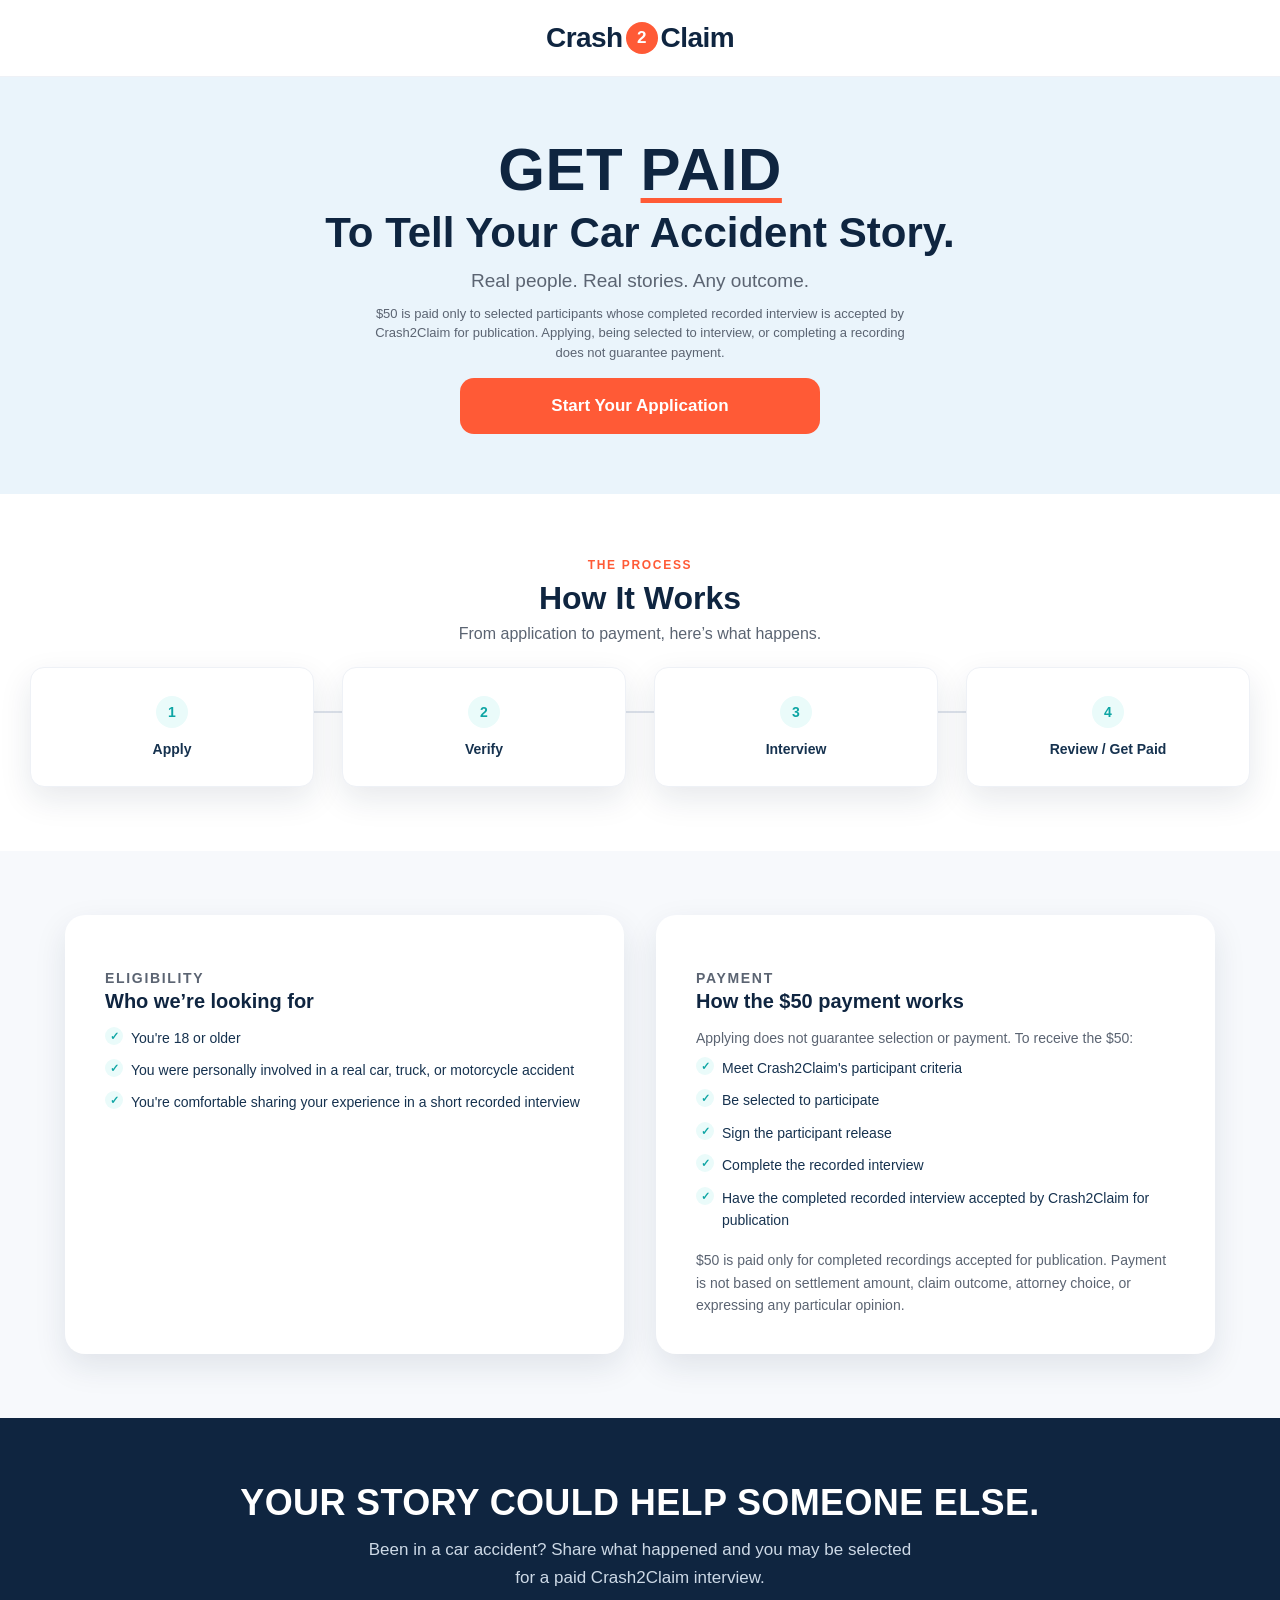
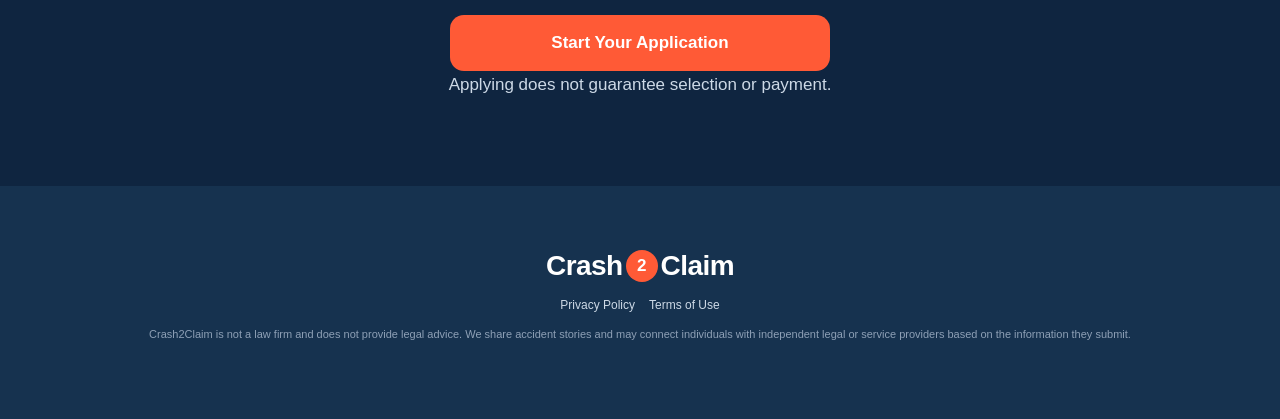
==== commit 4164b5dd: "Update apply.html" ====
--- a/apply.html
+++ b/apply.html
@@ -26,7 +26,7 @@
     <div class="apply-container">
       <div class="apply-hero">
         <p class="apply-hero-eyebrow">Get <span class="apply-hero-paid">Paid</span></p>
-        <h1 class="apply-hero-headline">Tell Your Car Accident Story.</h1>
+        <h1 class="apply-hero-headline">To Tell Your Car Accident Story.</h1>
         <p class="apply-hero-sub">Real people. Real stories. Any outcome.</p>
         <p class="apply-hero-disclaimer" id="heroDisclaimer"></p>
         <div class="apply-hero-cta">
--- a/styles-apply.css
+++ b/styles-apply.css
@@ -43,8 +43,16 @@
   /* Landing-page section container widths. Kept distinct from
      --max-width (560px, used only by the application Q&A card so
      that flow stays untouched) and from --max-width-desktop (below,
-     retained for the info-grid). */
-  --container: 1200px;
+     retained for the info-grid).
+
+     --container bumped from 1200px to 1260px (desktop-refinement
+     round) so the page uses more of the viewport at 1280px+ instead
+     of reading like a narrow mobile column centered in a lot of
+     empty space. Still within the requested 1200-1320px range; the
+     1440px+ tier below caps at 1320px for the same reason. This only
+     affects widths at the 1024px+ media queries further down this
+     file — nothing here changes mobile/tablet layout. */
+  --container: 1260px;
   --container-narrow: 720px;
 }
 
@@ -1102,23 +1110,33 @@
     height: 32px;
     font-size: 17px;
   }
+  /* Desktop-refinement round: hero padding cut ~28% top / ~29% bottom
+     (was 72px/84px) so the hero no longer eats most of the first
+     viewport on large screens. Font sizes below (eyebrow/headline/
+     sub/disclaimer) are UNCHANGED on purpose — only padding and the
+     gaps between elements were tightened, so the headline is never
+     shrunk and the existing visual hierarchy is preserved. This block
+     only applies at 1024px+, so mobile/tablet spacing is untouched. */
   .apply-hero-section {
-    padding: 72px 0 84px;
+    padding: 52px 0 60px;
   }
 
   .apply-hero {
-    max-width: 860px;
+    /* 860px -> 850px: brings this in line with the requested
+       700-850px "narrow reading content" range (negligible visual
+       change at this size). */
+    max-width: 850px;
   }
   .apply-hero-eyebrow {
     font-size: 60px;
   }
   .apply-hero-headline {
     font-size: 42px;
-    margin: 0 0 14px;
+    margin: 0 0 10px;
   }
   .apply-hero-sub {
     font-size: 19px;
-    margin: 0 0 16px;
+    margin: 0 0 12px;
   }
   .apply-hero-disclaimer {
     max-width: 560px;
@@ -1126,7 +1144,7 @@
   }
   .apply-hero-cta {
     max-width: 360px;
-    margin-top: 24px;
+    margin-top: 16px;
   }
 
   .apply-section-heading {
@@ -1226,7 +1244,9 @@
 
 @media (min-width: 1440px) {
   .apply-container {
-    max-width: 1360px;
+    /* Capped at 1320px (was 1360px) to stay within the requested
+       1200-1320px desktop container range. */
+    max-width: 1320px;
   }
   .apply-hero-eyebrow {
     font-size: 66px;
